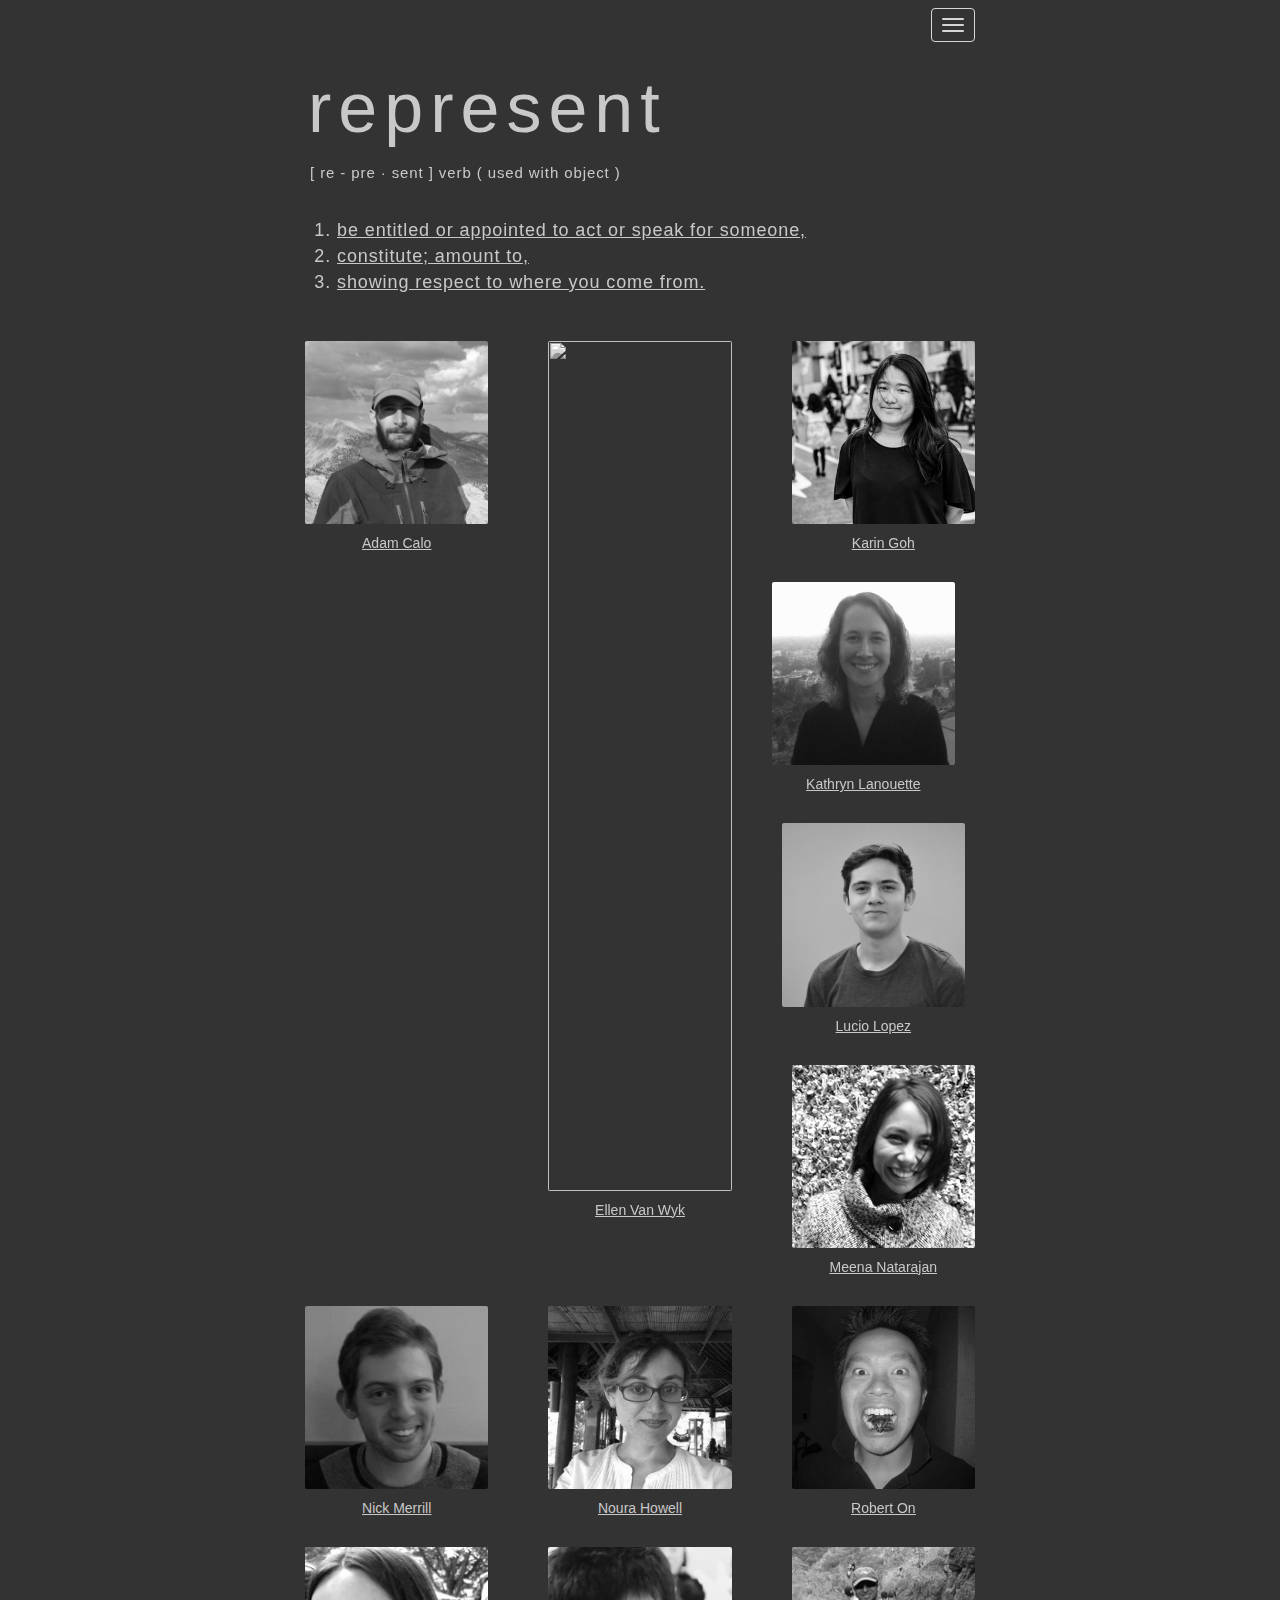
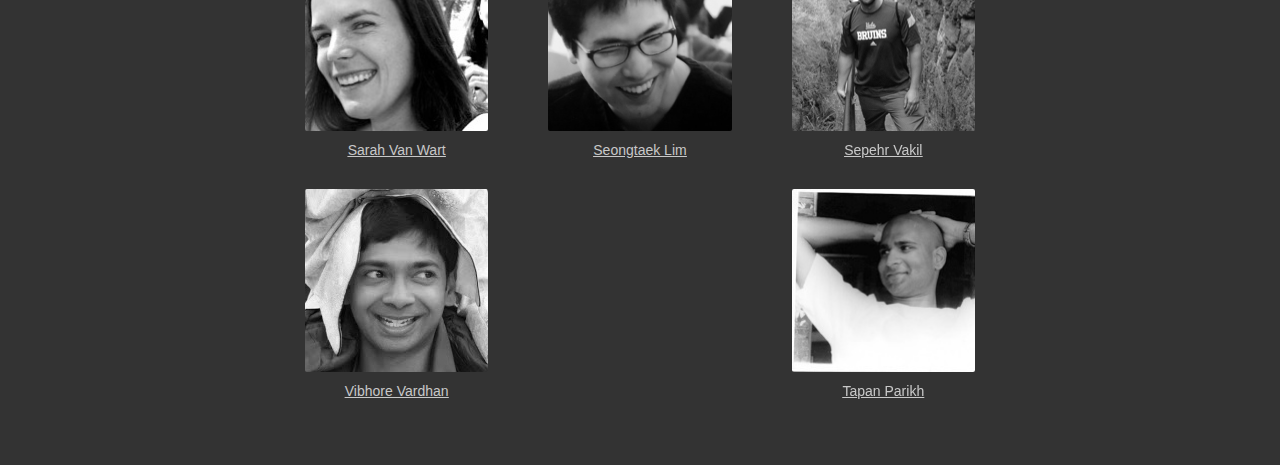
==== index.html @ 5e2718d9 "Change members and pics" ====
<html lang="en">
  <head>
    <title>Represent</title>

    
    <link rel="stylesheet" href="/static/css/bootstrap.min.css">
    <link rel="stylesheet" href="/static/css/represent.css">
    
  </head>
  <body>

    <div id="navbar-backing"></div>

    <nav class="navbar navbar-inverse navbar-fixed-top">
    <div class="container-fluid">

      <div class="navbar-header">
        <button type="button" class="navbar-toggle collapsed" data-toggle="collapse" data-target="#mobile-menu">
          <span class="sr-only">Toggle navigation</span>
          <span class="icon-bar"></span>
          <span class="icon-bar"></span>
          <span class="icon-bar"></span>
        </button>
      </div>

      <div class="collapse navbar-collapse" id="mobile-menu">
        <ul class="nav navbar-nav">
          
          <li class="active">
          <a href="/">
            represent
            
            <span class="sr-only">(current)</span>
            
          </a>
          </li>
          
          <li >
          <a href="/people">
            people
            
          </a>
          </li>
          
          <li >
          <a href="/projects">
            projects
            
          </a>
          </li>
          
          <li >
          <a href="/publications">
            publications
            
          </a>
          </li>
          
        </ul>
      </div>

    </div>
    </nav>

    <div class="container">
      

<div class="row">
  <div class="col-xs-12 represent-defn">
    <h1 class="represent">represent</h1>
    <p class="grammar">
    [&nbsp;re - pre &middot; sent&nbsp;] verb (&nbsp;used with object&nbsp;)
    </p>
    <ol>
      <li>
      <a href="http://awaaz.de">
        be entitled or appointed to act or speak for someone,
      </a>
      </li>
      <li>
      <a href="http://captricity.com">
        constitute; amount to,
      </a>
      </li>
      <li>
      <a href="http://localground.org">
        showing respect to where you come from.
      </a>
      </li>
    </ol>
  </div>
</div>

<div class="row">
  
      
      <div class="col-xs-4">
        <div class="thumbnail person" alt="Adam Calo">
          
            <a href="http://ourenvironment.berkeley.edu/people_profiles/adam-calo/" class="thumbnail-inner">
          
	  
              <img src="/static/img/people/Adam.jpg"/>
          
              <div class="caption">
                Adam Calo
              </div>
          
            </a>
          
        </div>
      </div>
  
      
      <div class="col-xs-4">
        <div class="thumbnail person" alt="Ellen Van Wyk">
          
            <a href="http://ellenvanwyk.github.io/" class="thumbnail-inner">
          
	  
              <img src="/static/img/people/ellenProfile.jpg"/>
          
              <div class="caption">
                Ellen Van Wyk
              </div>
          
            </a>
          
        </div>
      </div>
  
      
      <div class="col-xs-4">
        <div class="thumbnail person" alt="Karin Goh">
          
            <a href="http://karingoh.me/" class="thumbnail-inner">
          
	  
              <img src="/static/img/people/karin.png"/>
          
              <div class="caption">
                Karin Goh
              </div>
          
            </a>
          
        </div>
      </div>
  
      
      <div class="col-xs-4">
        <div class="thumbnail person" alt="Kathryn Lanouette">
          
	  
              <img src="/static/img/people/kathryn.jpg"/>
          
              <div class="caption">
                Kathryn Lanouette
              </div>
          
        </div>
      </div>
  
      
      <div class="col-xs-4">
        <div class="thumbnail person" alt="Lucio Lopez">
          
	  
              <img src="/static/img/people/lopez.jpg"/>
          
              <div class="caption">
                Lucio Lopez
              </div>
          
        </div>
      </div>
  
      
      <div class="col-xs-4">
        <div class="thumbnail person" alt="Meena Natarajan">
          
            <a href="http://www.mee-na.com/" class="thumbnail-inner">
          
	  
              <img src="/static/img/people/meena.jpg"/>
          
              <div class="caption">
                Meena Natarajan
              </div>
          
            </a>
          
        </div>
      </div>
  
      
      <div class="col-xs-4">
        <div class="thumbnail person" alt="Nick Merrill">
          
            <a href="http://cosmopol.is" class="thumbnail-inner">
          
	  
              <img src="/static/img/people/ffff.jpeg"/>
          
              <div class="caption">
                Nick Merrill
              </div>
          
            </a>
          
        </div>
      </div>
  
      
      <div class="col-xs-4">
        <div class="thumbnail person" alt="Noura Howell">
          
            <a href="http://nourahowell.com" class="thumbnail-inner">
          
	  
              <img src="/static/img/people/noura.jpg"/>
          
              <div class="caption">
                Noura Howell
              </div>
          
            </a>
          
        </div>
      </div>
  
      
      <div class="col-xs-4">
        <div class="thumbnail person" alt="Robert On">
          
            <a href="http://www.ischool.berkeley.edu/people/students/roberton" class="thumbnail-inner">
          
	  
              <img src="/static/img/people/robert.jpg"/>
          
              <div class="caption">
                Robert On
              </div>
          
            </a>
          
        </div>
      </div>
  
      
      <div class="col-xs-4">
        <div class="thumbnail person" alt="Sarah Van Wart">
          
            <a href="http://people.ischool.berkeley.edu/~vanwars/" class="thumbnail-inner">
          
	  
              <img src="/static/img/people/sarah.jpg"/>
          
              <div class="caption">
                Sarah Van Wart
              </div>
          
            </a>
          
        </div>
      </div>
  
      
      <div class="col-xs-4">
        <div class="thumbnail person" alt="Seongtaek Lim">
          
            <a href="http://people.ischool.berkeley.edu/~stlim/" class="thumbnail-inner">
          
	  
              <img src="/static/img/people/taek.png"/>
          
              <div class="caption">
                Seongtaek Lim
              </div>
          
            </a>
          
        </div>
      </div>
  
      
      <div class="col-xs-4">
        <div class="thumbnail person" alt="Sepehr Vakil">
          
            <a href="https://twitter.com/zarbesepehr" class="thumbnail-inner">
          
	  
              <img src="/static/img/people/sepehr.jpg"/>
          
              <div class="caption">
                Sepehr Vakil
              </div>
          
            </a>
          
        </div>
      </div>
  
      
      <div class="col-xs-4">
        <div class="thumbnail person" alt="Vibhore Vardhan">
          
            <a href="http://ischool.berkeley.edu/people/students/vibhorevardhan" class="thumbnail-inner">
          
	  
              <img src="/static/img/people/vibhore.png"/>
          
              <div class="caption">
                Vibhore Vardhan
              </div>
          
            </a>
          
        </div>
      </div>
  
      
        <div class="col-xs-4">
	</div>
      
      <div class="col-xs-4">
        <div class="thumbnail person" alt="Tapan Parikh">
          
            <a href="http://people.ischool.berkeley.edu/~parikh/" class="thumbnail-inner">
          
	  
              <img src="/static/img/people/tap.jpg"/>
          
              <div class="caption">
                Tapan Parikh
              </div>
          
            </a>
          
        </div>
      </div>
  
</div>

  
    </div>

    
    <script type="text/javascript" src="/static/js/jquery.min.js"></script>
    <script type="text/javascript" src="/static/js/bootstrap.min.js"></script>
    
  </body>
</html>
---- static/css/represent.css ----
body {
    background-color: #333;
    padding-top: 50px;
}

body,
.thumbnail.person .caption {
    color: rgb(200, 200, 200);
}

.container,
.container-fluid {
    max-width: 700px;
    margin-left: auto;
    margin-right: auto;
}
.row {
    margin-bottom: 35px;
}

#navbar-backing {
  position: fixed;
  width: 100%;
  height: 50px;
  background: #333;
  color: #000;
  top: 0;
  left: 0;
}

.navbar-inverse .container-fluid {
    border-width:0;
}

.navbar-inverse .navbar-toggle {
    border-color: white;
    opacity: 0.8;
}
.navbar-inverse .navbar-nav>.active>a,
.navbar-inverse .navbar-nav>.active>a:hover {
    background-color: #555;
}

.navbar-collapse {
    border-radius: 2px;
    box-shadow: rgb(36,36,36) 3px 3px 5px;
    background-color: rgb(71,71,71);
}

.project.row {
    padding-bottom: 1em;
}

a {
    color: inherit;
    text-decoration: underline;
}
.navbar a {
    text-decoration: none;
}
a:hover,
a:active {
    color: white;
}

.represent-defn {
    font-weight: 100;
    font-size: 18px;
    letter-spacing: .05em;
}
.represent-defn p.grammar {
    font-size: 1em;
    margin-bottom: 35px;
    font-size:15px;
    padding-left: 5px;
}
.represent-defn ol {
    list-style-type: decimal;
    margin-left: -8px;
}
.represent-defn h1 {
  padding-left: 3px;
}

h1.represent {
    margin-top: 20px;
    font-size: 70px;
    margin-bottom: 15px;
    font-weight: 100;
    letter-spacing: .1em;
}
h3 {
    font-weight: 200;
}

.thumbnail {
    border-width: 0;
    padding: 0;
    border-radius: 0;
    background-color: transparent;
}

.thumbnail>img,
.thumbnail a>img,
img.project {
    width: 100%;
    height: auto;
    border-radius: 2px;
}
.col-xs-4:nth-child(3n) .thumbnail.person { /* right */
    padding-left: 20px;
}
.col-xs-4:nth-child(3n + 1) .thumbnail.person { /* left */
    padding-right: 20px;
}
.col-xs-4:nth-child(3n + 2) .thumbnail.person { /* middle */
    padding-left: 10px;
    padding-right: 10px;
}
.thumbnail.person .caption {
    text-align: center;
    text-decoration: underline;
}
.thumbnail.person img {
    -webkit-filter: grayscale(1);
    filter: grayscale(1);
}
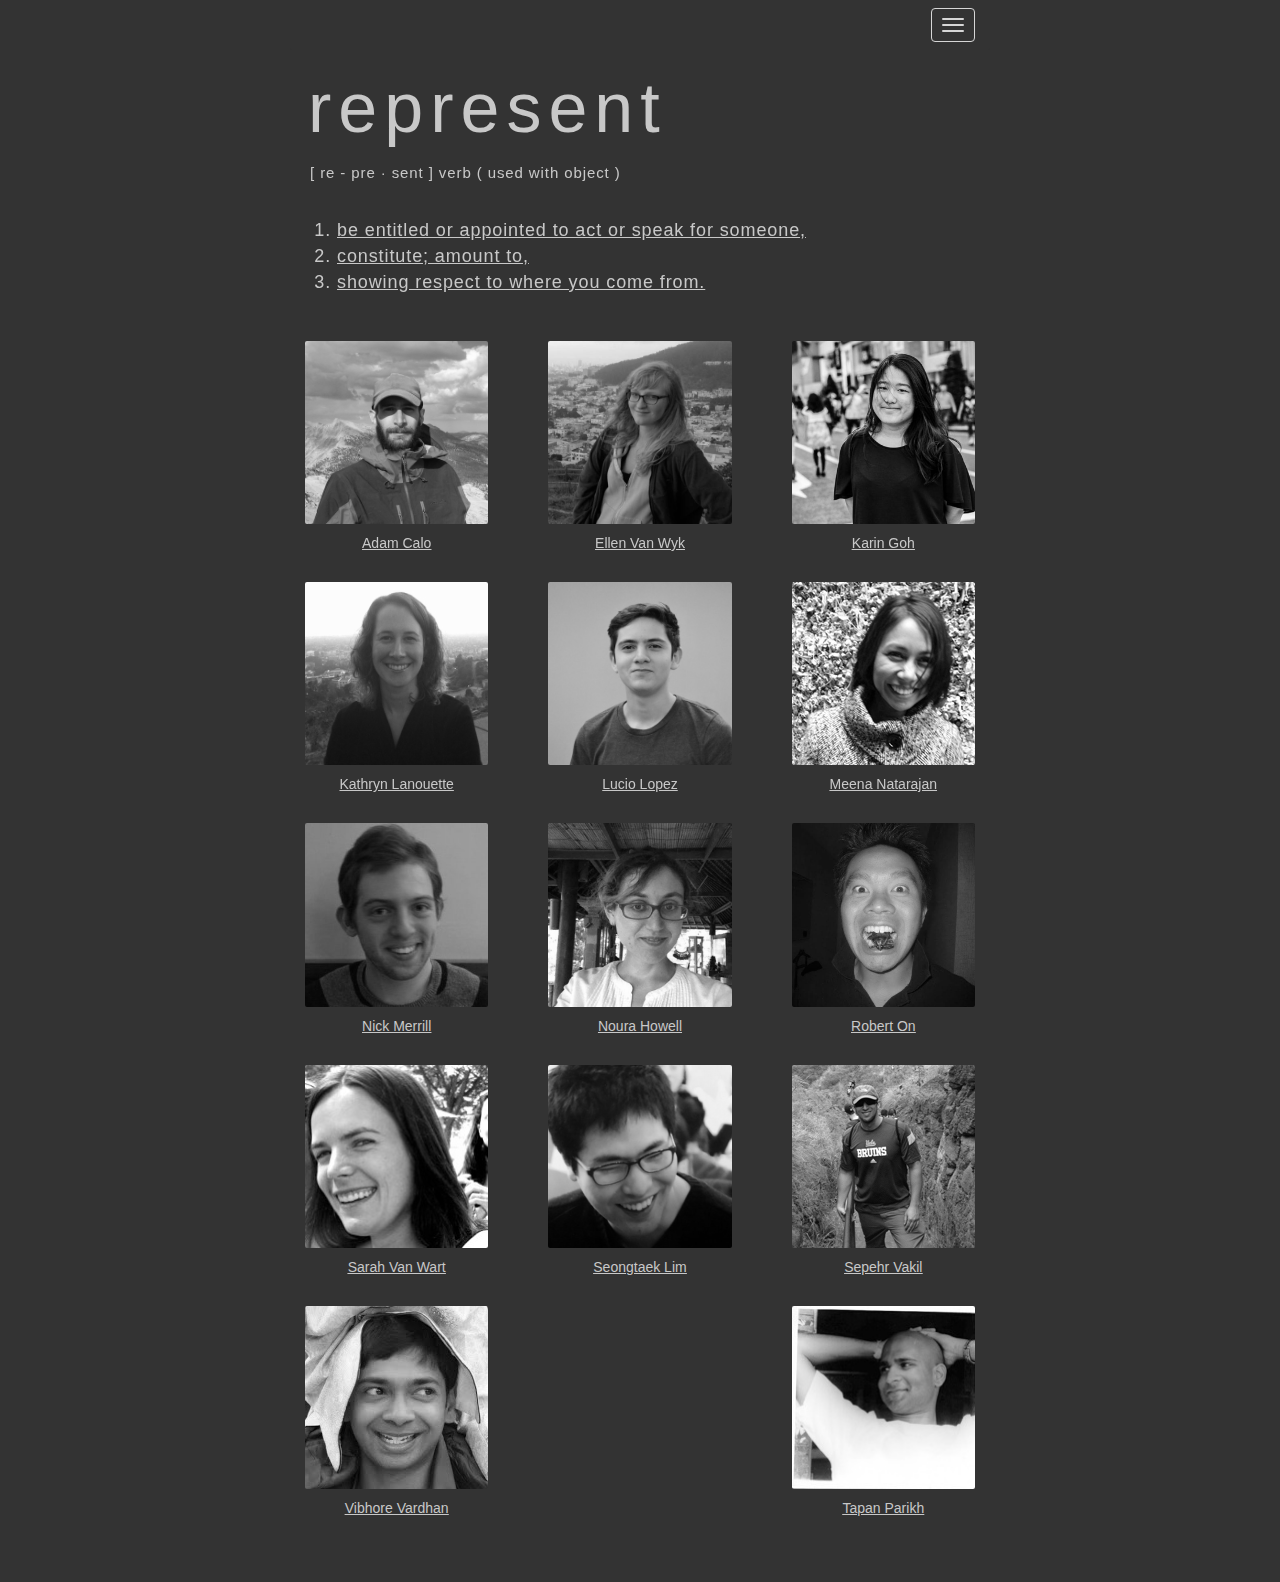
==== commit b6eda8e9: "clean up some images" ====
--- a/index.html
+++ b/index.html
@@ -120,7 +120,7 @@
             <a href="http://ellenvanwyk.github.io/" class="thumbnail-inner">
           
 	  
-              <img src="/static/img/people/ellenProfile.jpg"/>
+              <img src="/static/img/people/ellenProfile.png"/>
           
               <div class="caption">
                 Ellen Van Wyk
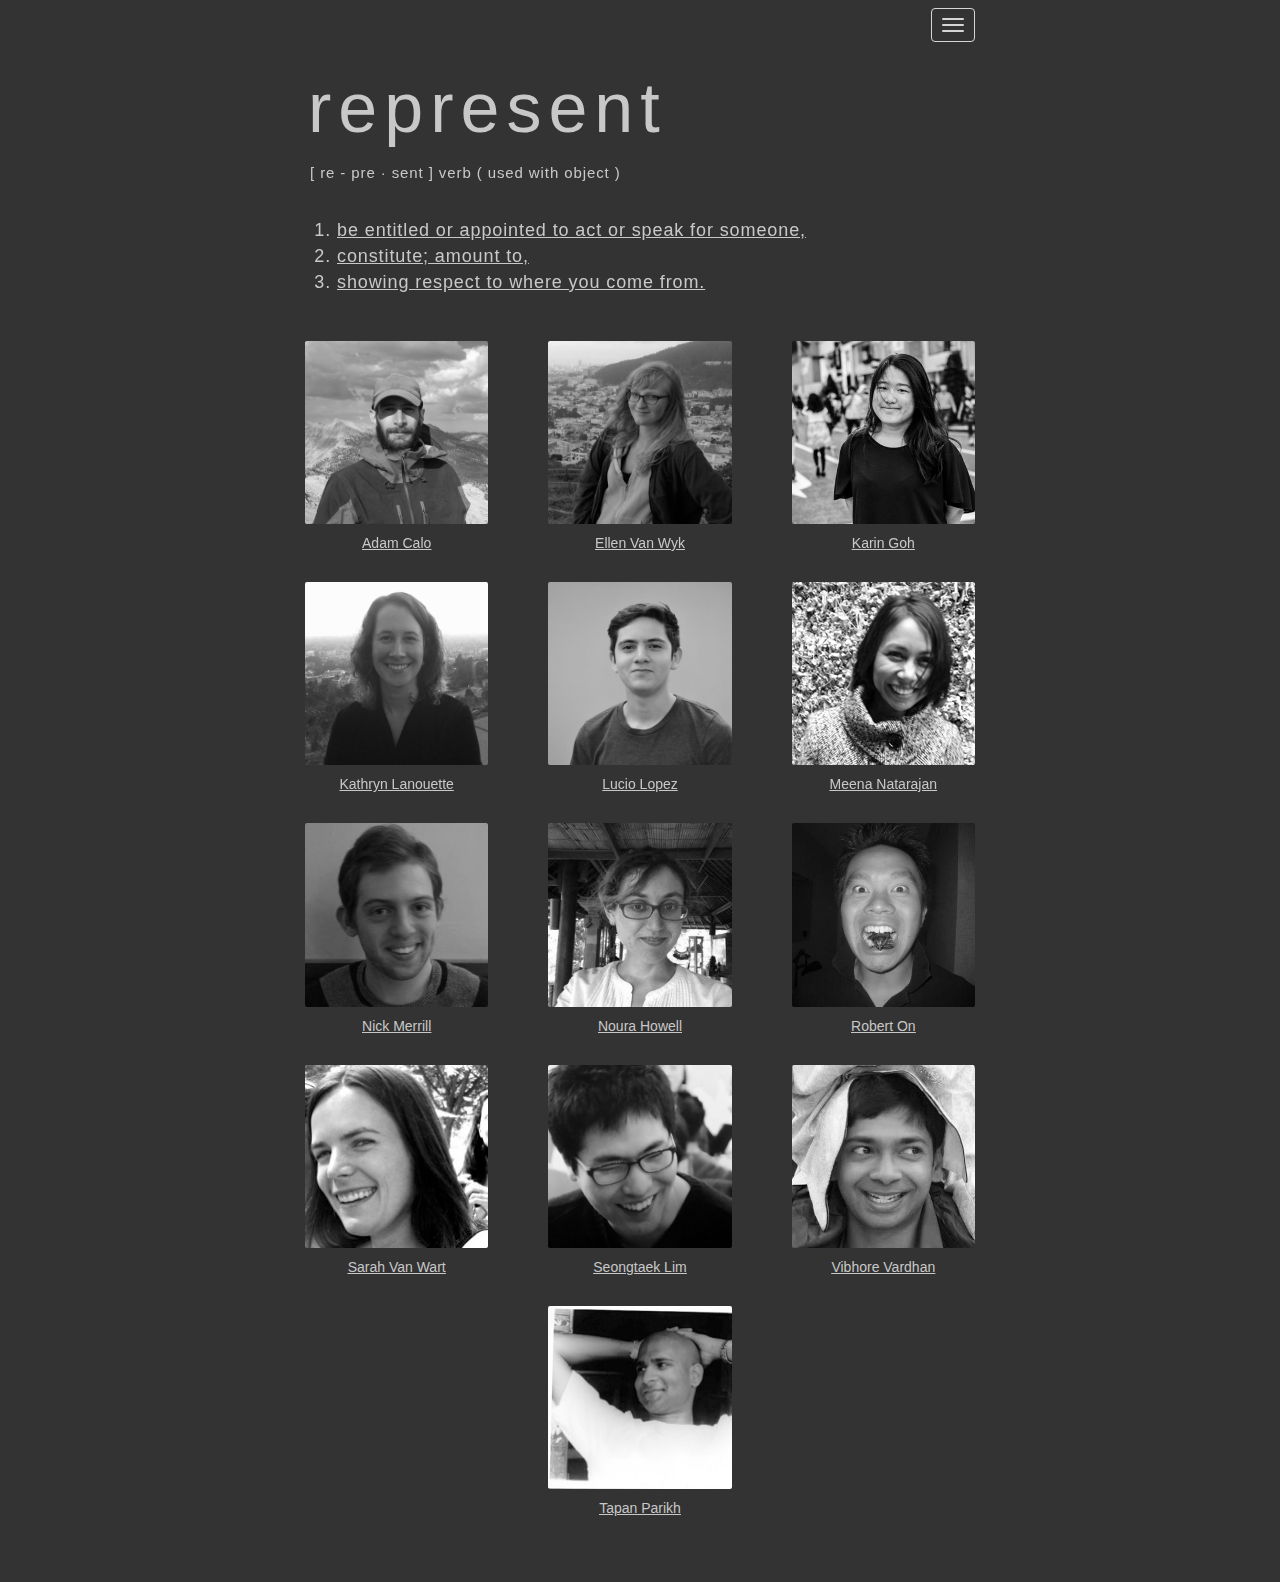
==== commit da141c02: "Adjust member list" ====
--- a/index.html
+++ b/index.html
@@ -287,24 +287,6 @@
   
       
       <div class="col-xs-4">
-        <div class="thumbnail person" alt="Sepehr Vakil">
-          
-            <a href="https://twitter.com/zarbesepehr" class="thumbnail-inner">
-          
-	  
-              <img src="/static/img/people/sepehr.jpg"/>
-          
-              <div class="caption">
-                Sepehr Vakil
-              </div>
-          
-            </a>
-          
-        </div>
-      </div>
-  
-      
-      <div class="col-xs-4">
         <div class="thumbnail person" alt="Vibhore Vardhan">
           
             <a href="http://ischool.berkeley.edu/people/students/vibhorevardhan" class="thumbnail-inner">
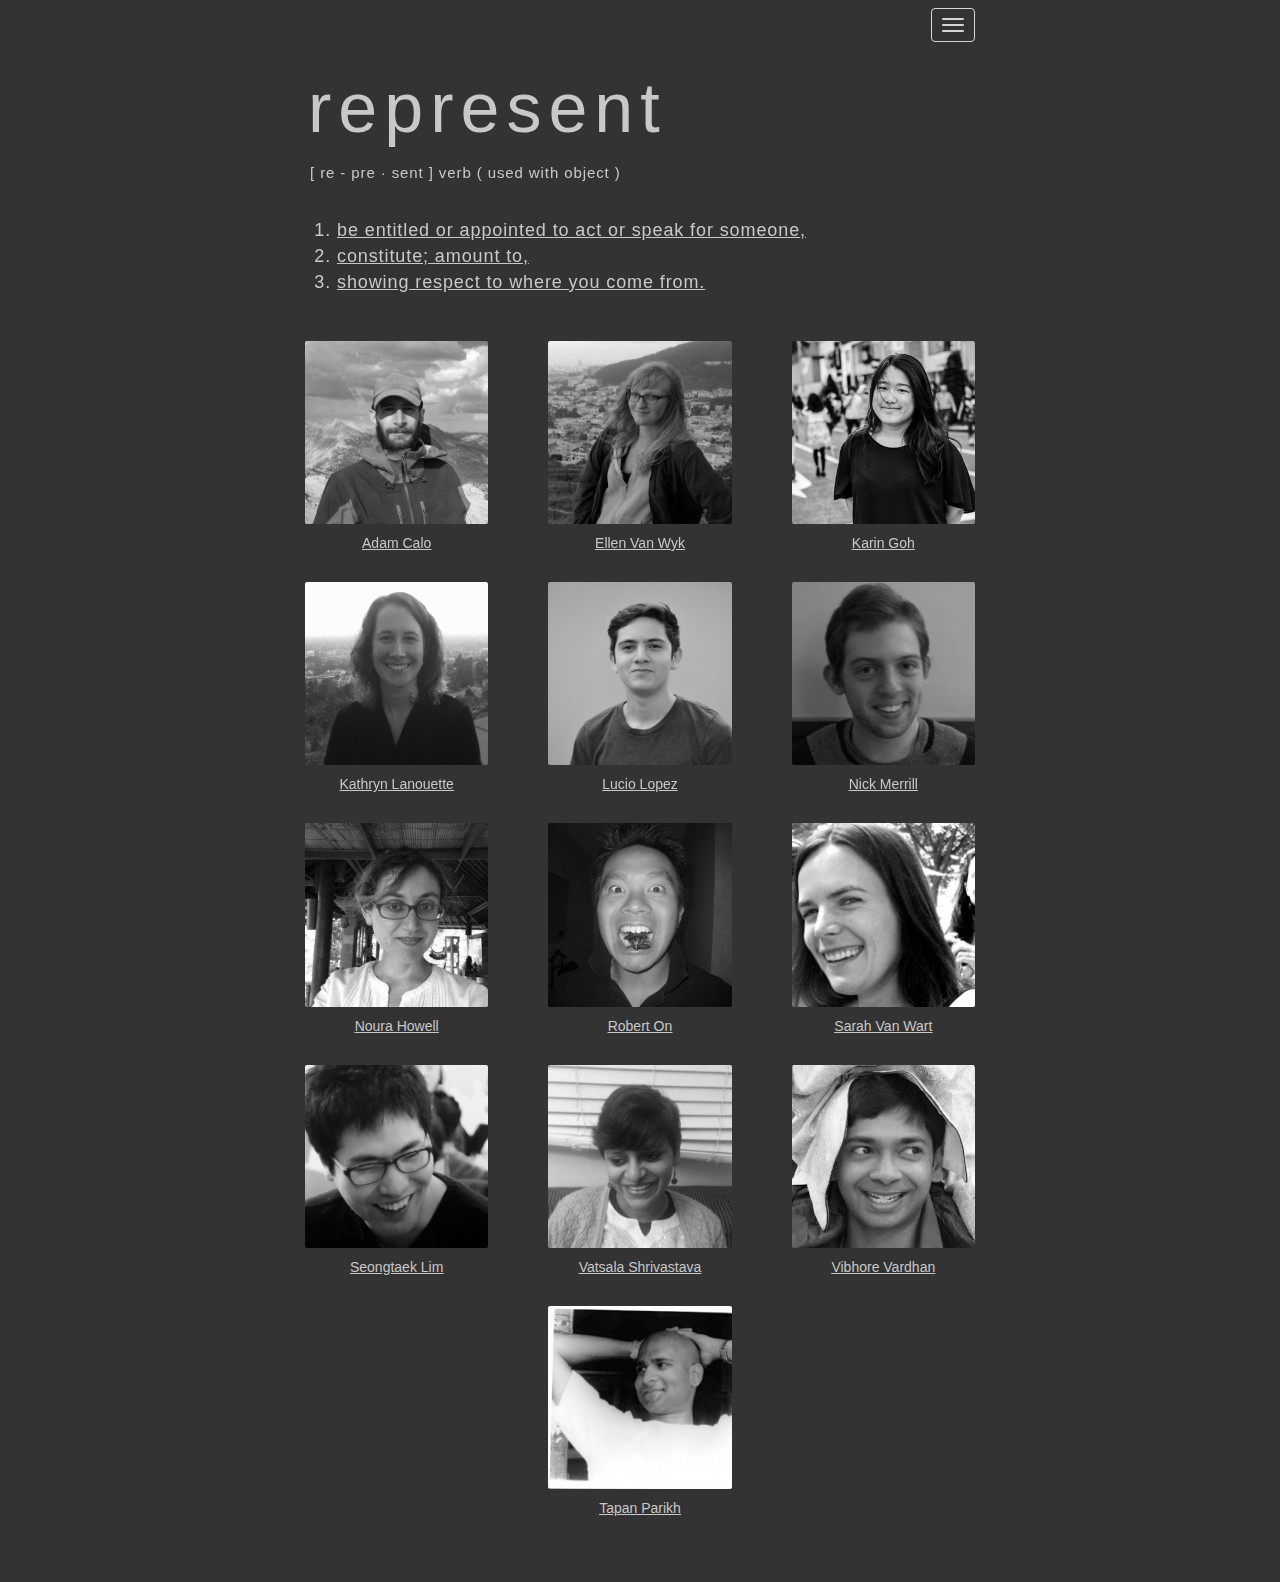
==== commit 792824ad: "add vatsala" ====
--- a/index.html
+++ b/index.html
@@ -179,24 +179,6 @@
   
       
       <div class="col-xs-4">
-        <div class="thumbnail person" alt="Meena Natarajan">
-          
-            <a href="http://www.mee-na.com/" class="thumbnail-inner">
-          
-	  
-              <img src="/static/img/people/meena.jpg"/>
-          
-              <div class="caption">
-                Meena Natarajan
-              </div>
-          
-            </a>
-          
-        </div>
-      </div>
-  
-      
-      <div class="col-xs-4">
         <div class="thumbnail person" alt="Nick Merrill">
           
             <a href="http://cosmopol.is" class="thumbnail-inner">
@@ -281,6 +263,20 @@
               </div>
           
             </a>
+          
+        </div>
+      </div>
+  
+      
+      <div class="col-xs-4">
+        <div class="thumbnail person" alt="Vatsala Shrivastava">
+          
+	  
+              <img src="/static/img/people/vatsala.jpg"/>
+          
+              <div class="caption">
+                Vatsala Shrivastava
+              </div>
           
         </div>
       </div>
@@ -310,7 +306,7 @@
       <div class="col-xs-4">
         <div class="thumbnail person" alt="Tapan Parikh">
           
-            <a href="http://people.ischool.berkeley.edu/~parikh/" class="thumbnail-inner">
+            <a href="http://tap2k.org" class="thumbnail-inner">
           
 	  
               <img src="/static/img/people/tap.jpg"/>
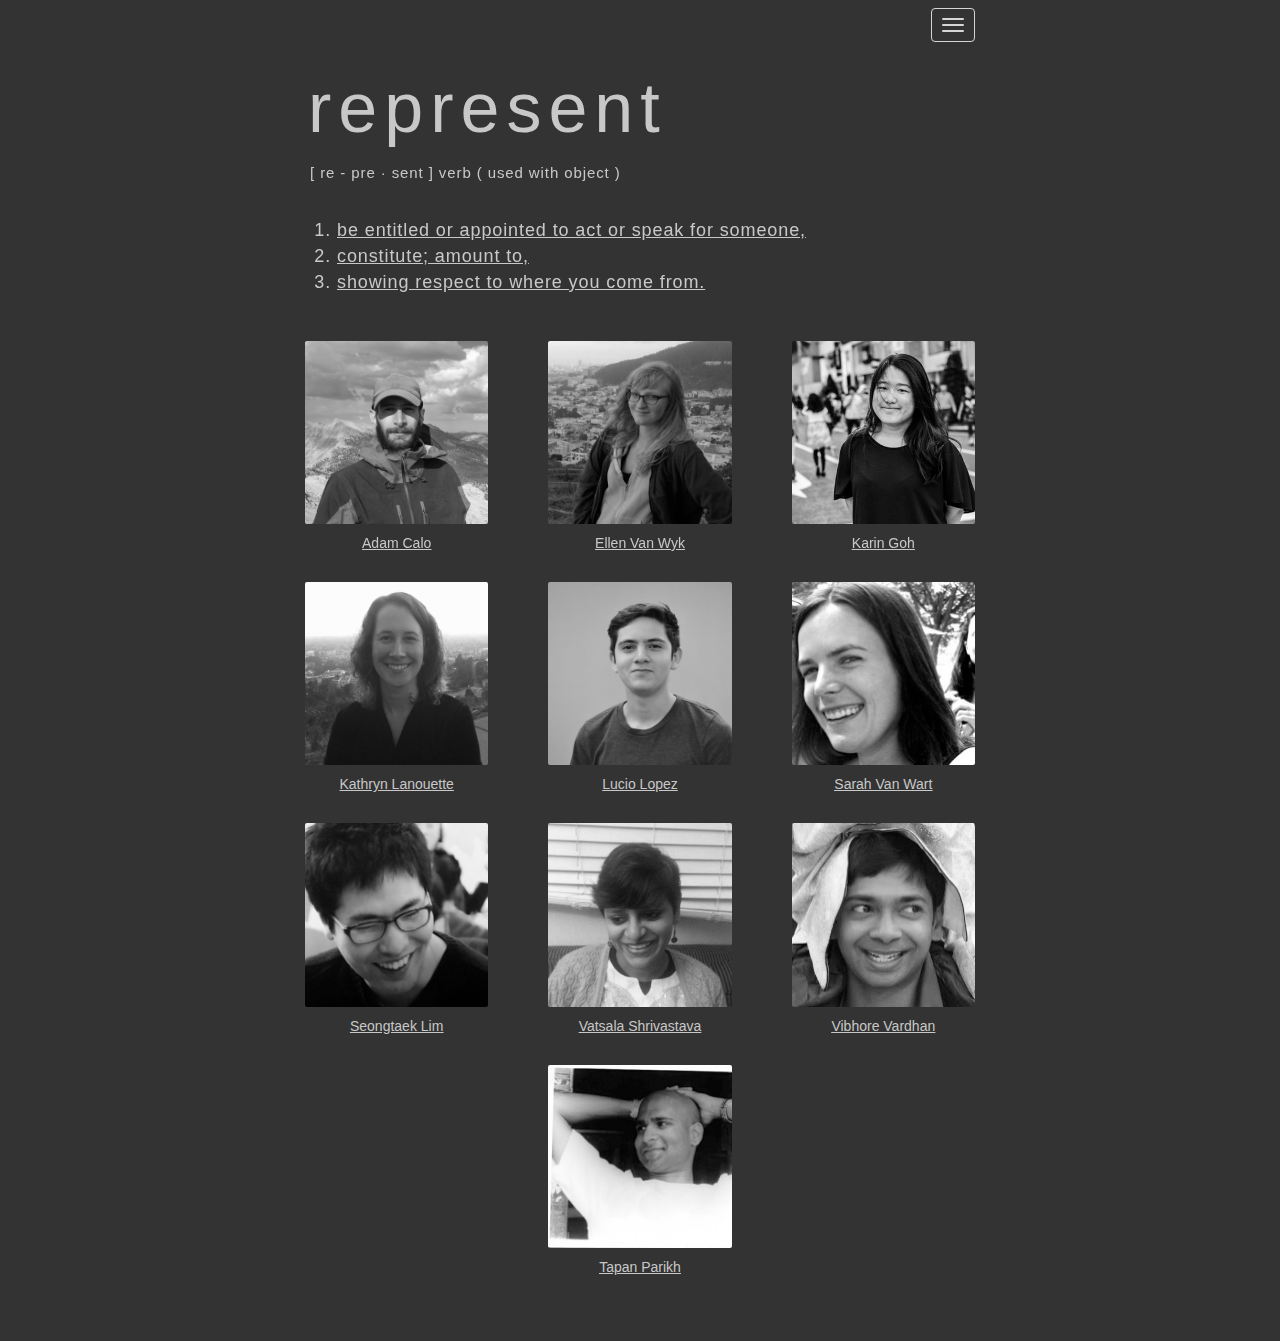
==== commit 8994ae2e: "Remove members" ====
--- a/index.html
+++ b/index.html
@@ -179,60 +179,6 @@
   
       
       <div class="col-xs-4">
-        <div class="thumbnail person" alt="Nick Merrill">
-          
-            <a href="http://cosmopol.is" class="thumbnail-inner">
-          
-	  
-              <img src="/static/img/people/ffff.jpeg"/>
-          
-              <div class="caption">
-                Nick Merrill
-              </div>
-          
-            </a>
-          
-        </div>
-      </div>
-  
-      
-      <div class="col-xs-4">
-        <div class="thumbnail person" alt="Noura Howell">
-          
-            <a href="http://nourahowell.com" class="thumbnail-inner">
-          
-	  
-              <img src="/static/img/people/noura.jpg"/>
-          
-              <div class="caption">
-                Noura Howell
-              </div>
-          
-            </a>
-          
-        </div>
-      </div>
-  
-      
-      <div class="col-xs-4">
-        <div class="thumbnail person" alt="Robert On">
-          
-            <a href="http://www.ischool.berkeley.edu/people/students/roberton" class="thumbnail-inner">
-          
-	  
-              <img src="/static/img/people/robert.jpg"/>
-          
-              <div class="caption">
-                Robert On
-              </div>
-          
-            </a>
-          
-        </div>
-      </div>
-  
-      
-      <div class="col-xs-4">
         <div class="thumbnail person" alt="Sarah Van Wart">
           
             <a href="http://people.ischool.berkeley.edu/~vanwars/" class="thumbnail-inner">
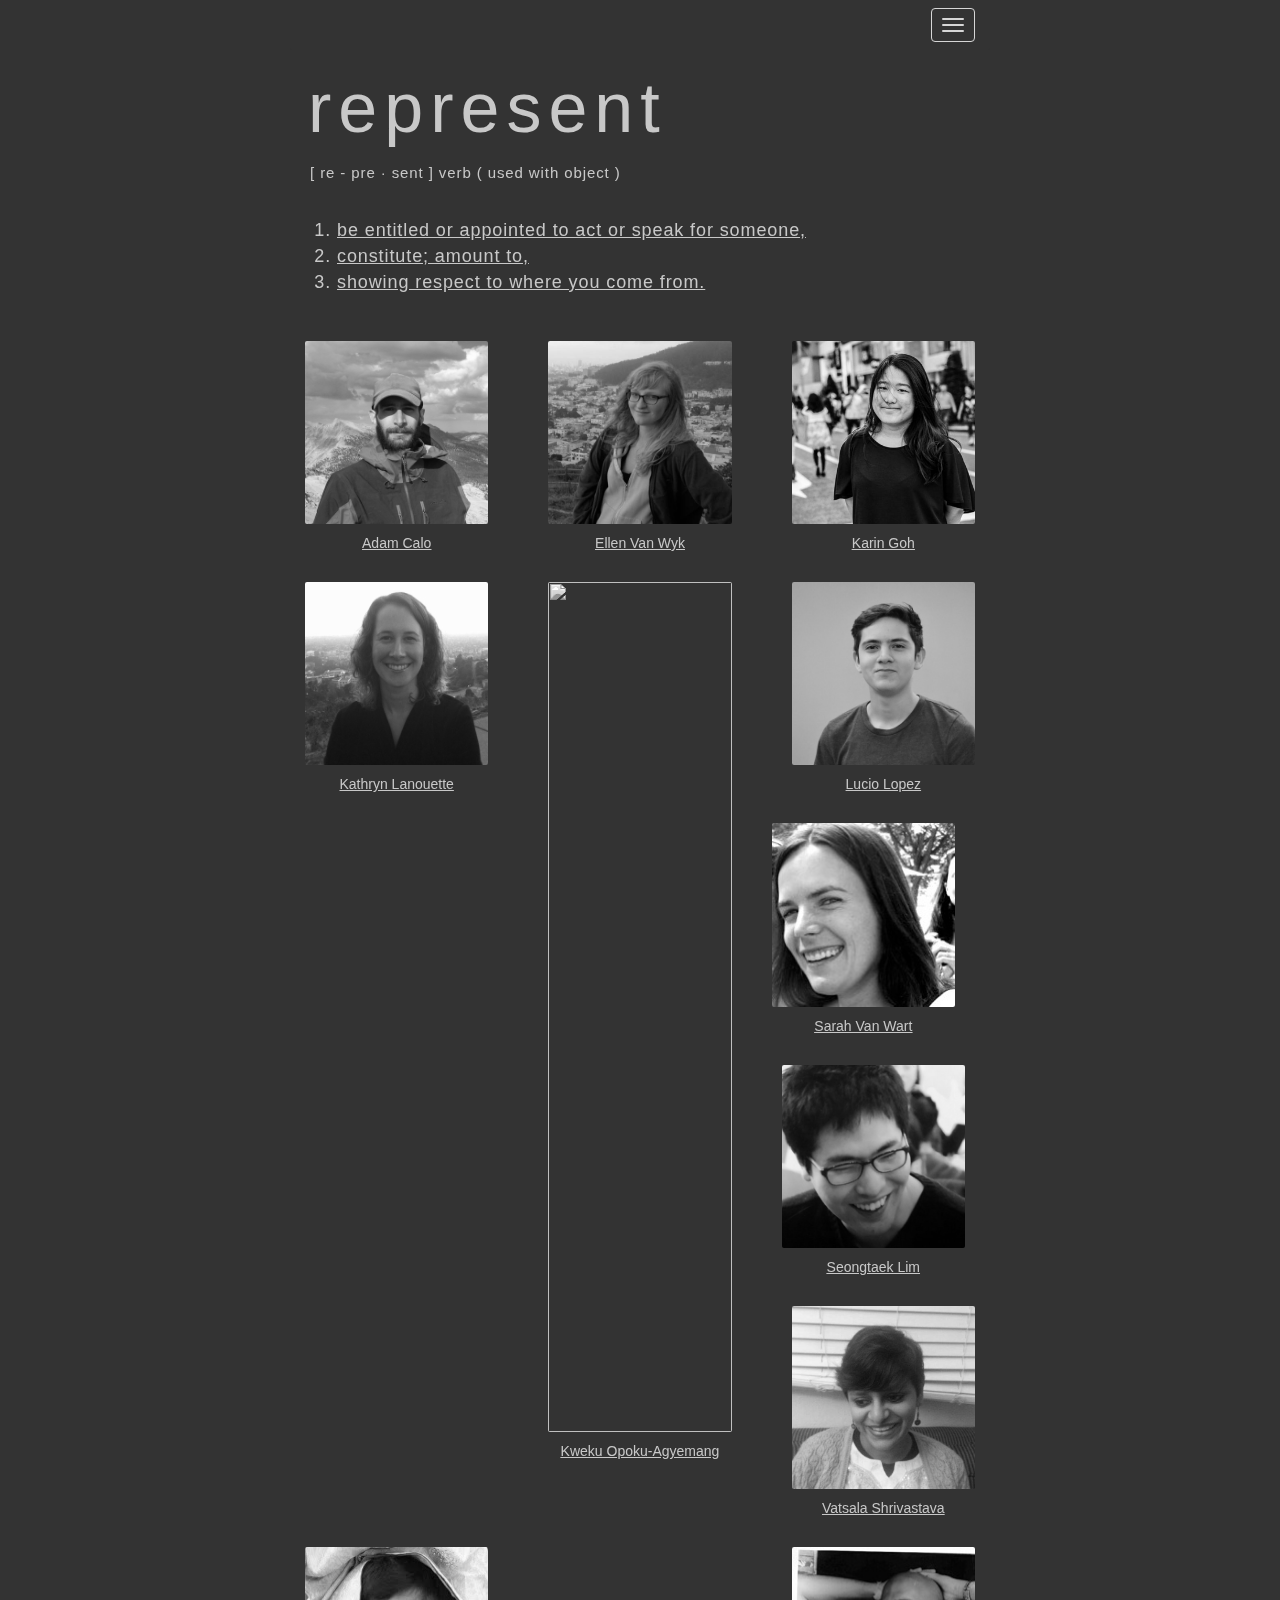
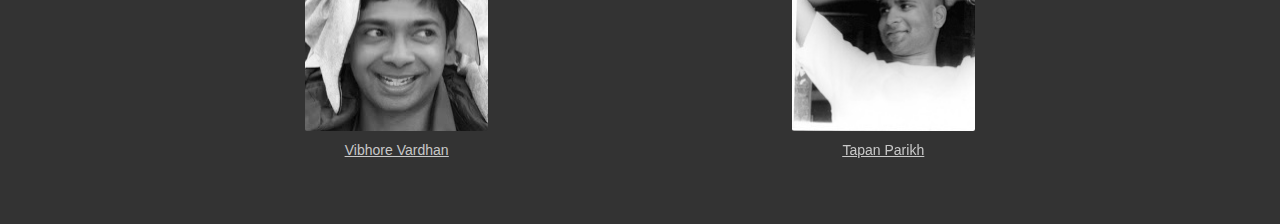
==== commit 467cee7b: "Add Kweku" ====
--- a/index.html
+++ b/index.html
@@ -165,6 +165,24 @@
   
       
       <div class="col-xs-4">
+        <div class="thumbnail person" alt="Kweku Opoku-Agyemang">
+          
+            <a href="http://www.kwekuopokuagyemang.com/" class="thumbnail-inner">
+          
+	  
+              <img src="/static/img/people/kweku.jpg"/>
+          
+              <div class="caption">
+                Kweku Opoku-Agyemang
+              </div>
+          
+            </a>
+          
+        </div>
+      </div>
+  
+      
+      <div class="col-xs-4">
         <div class="thumbnail person" alt="Lucio Lopez">
           
 	  
